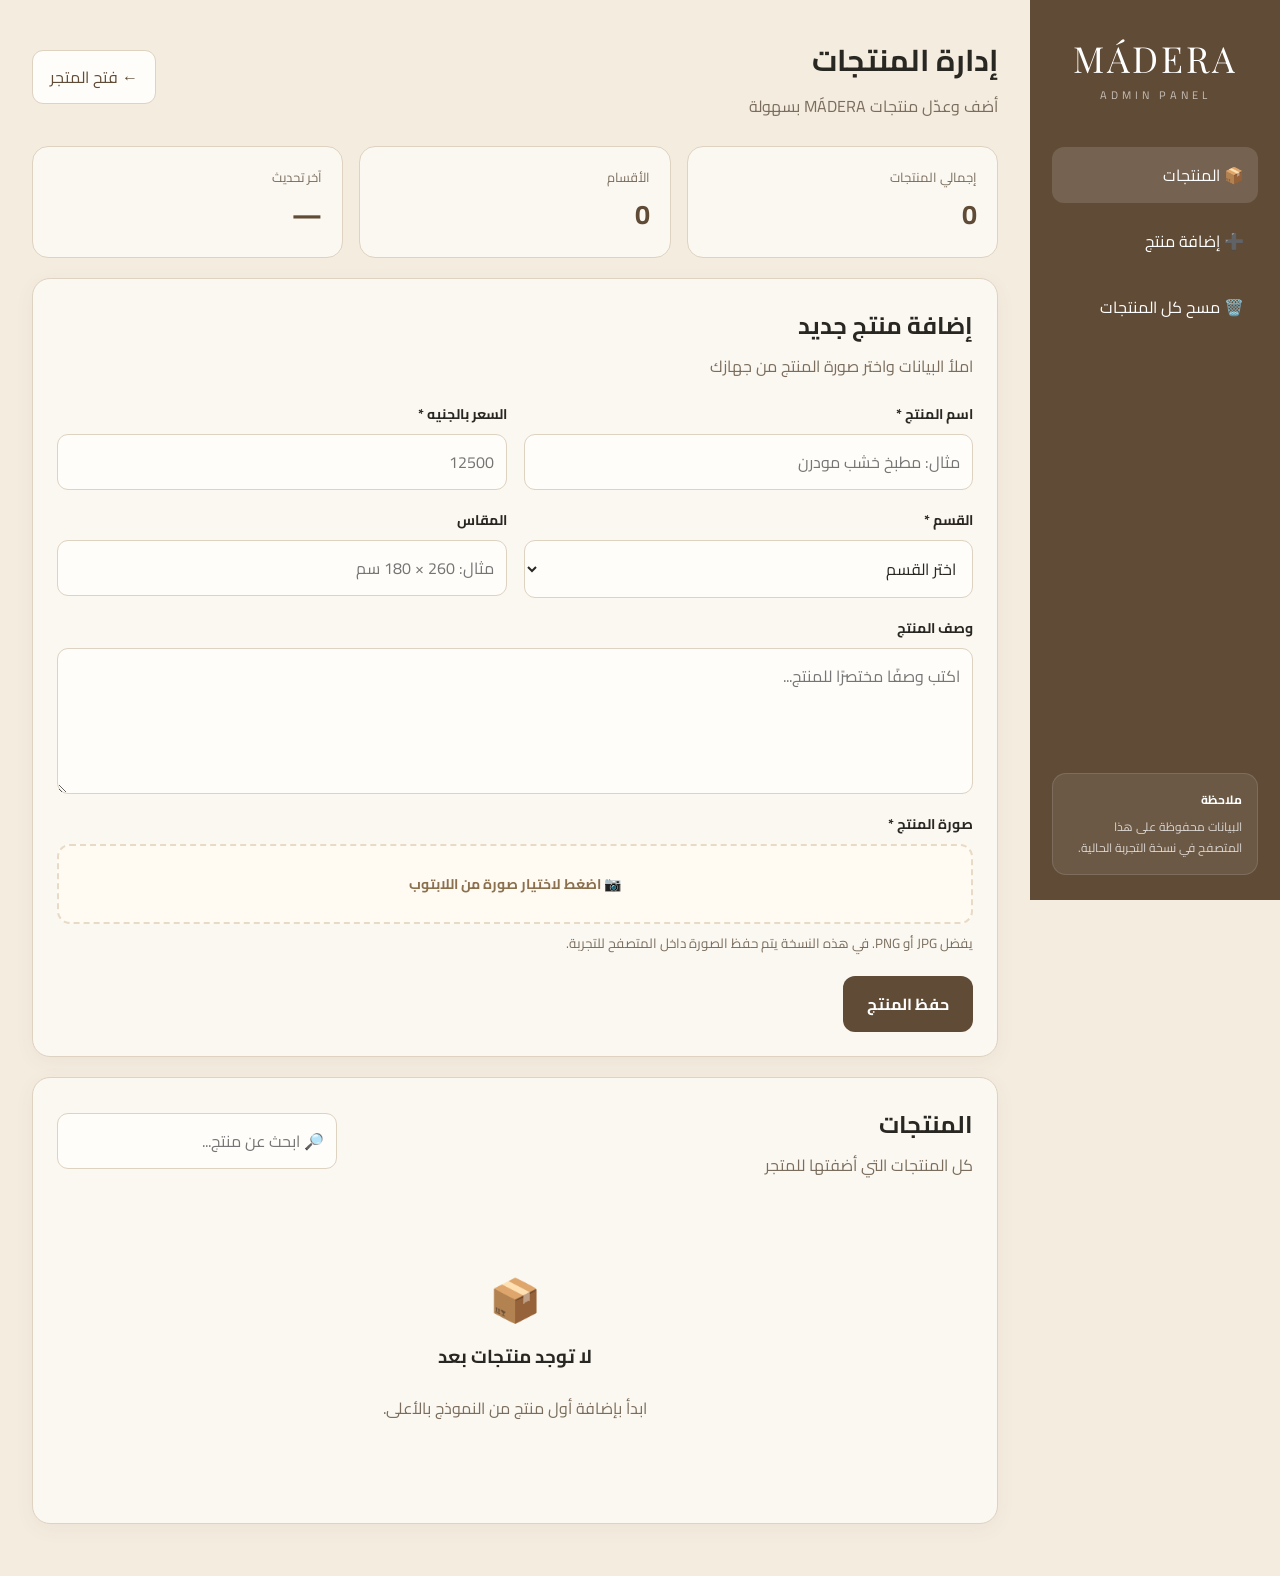
==== admin.html @ c3648087 "Add MADERA website" ====
<!DOCTYPE html>
<html lang="ar" dir="rtl">
<head>
  <meta charset="UTF-8">
  <meta name="viewport" content="width=device-width, initial-scale=1.0">
  <meta name="robots" content="noindex, nofollow, noarchive">
  <title>MÁDERA | إدارة المنتجات</title>
  <link rel="preconnect" href="https://fonts.googleapis.com">
  <link rel="preconnect" href="https://fonts.gstatic.com" crossorigin>
  <link href="https://fonts.googleapis.com/css2?family=Cairo:wght@400;500;600;700;800&family=Playfair+Display:wght@600;700&display=swap" rel="stylesheet">
  <link rel="stylesheet" href="admin.css">
</head>
<body>
  <aside class="sidebar">
    <div class="brand">MÁDERA</div>
    <div class="brand-sub">ADMIN PANEL</div>
    <nav>
      <button class="nav-btn active">📦 المنتجات</button>
      <button class="nav-btn" onclick="scrollToForm()">➕ إضافة منتج</button>
      <button class="nav-btn" onclick="clearAllProducts()">🗑️ مسح كل المنتجات</button>
    </nav>
    <div class="side-note">
      <b>ملاحظة</b>
      <p>البيانات محفوظة على هذا المتصفح في نسخة التجربة الحالية.</p>
    </div>
  </aside>

  <main class="main">
    <header class="topbar">
      <div>
        <h1>إدارة المنتجات</h1>
        <p>أضف وعدّل منتجات MÁDERA بسهولة</p>
      </div>
      <a class="store-btn" href="index.html">← فتح المتجر</a>
    </header>

    <section class="stats">
      <div class="stat"><span>إجمالي المنتجات</span><strong id="totalCount">0</strong></div>
      <div class="stat"><span>الأقسام</span><strong id="categoryCount">0</strong></div>
      <div class="stat"><span>آخر تحديث</span><strong id="lastUpdate">—</strong></div>
    </section>

    <section class="panel" id="productFormSection">
      <div class="panel-title">
        <div>
          <h2 id="formTitle">إضافة منتج جديد</h2>
          <p>املأ البيانات واختر صورة المنتج من جهازك</p>
        </div>
        <button class="ghost-btn hidden" id="cancelEdit" onclick="resetForm()">إلغاء التعديل</button>
      </div>

      <form id="productForm">
        <input type="hidden" id="editId">

        <div class="form-grid">
          <div class="field">
            <label>اسم المنتج *</label>
            <input id="name" required placeholder="مثال: مطبخ خشب مودرن">
          </div>

          <div class="field">
            <label>السعر بالجنيه *</label>
            <input id="price" type="number" min="0" required placeholder="12500">
          </div>

          <div class="field">
            <label>القسم *</label>
            <select id="category" required>
              <option value="">اختر القسم</option>
              <option>مطابخ</option>
              <option>مونتال</option>
              <option>حمامات</option>
              <option>مكاتب</option>
              <option>أبواب وشبابيك</option>
              <option>إكسسوارات وديكور</option>
            </select>
          </div>

          <div class="field">
            <label>المقاس</label>
            <input id="size" placeholder="مثال: 260 × 180 سم">
          </div>

          <div class="field full">
            <label>وصف المنتج</label>
            <textarea id="description" rows="4" placeholder="اكتب وصفًا مختصرًا للمنتج..."></textarea>
          </div>

          <div class="field full">
            <label>صورة المنتج *</label>
            <label class="upload" for="image">
              <span id="uploadText">📷 اضغط لاختيار صورة من اللابتوب</span>
              <input id="image" type="file" accept="image/*">
            </label>
            <div id="previewWrap" class="preview-wrap hidden">
              <img id="preview" alt="معاينة">
              <button type="button" class="remove-img" onclick="removeImage()">×</button>
            </div>
            <small>يفضل JPG أو PNG. في هذه النسخة يتم حفظ الصورة داخل المتصفح للتجربة.</small>
          </div>
        </div>

        <button class="primary-btn" type="submit" id="saveBtn">حفظ المنتج</button>
      </form>
    </section>

    <section class="panel">
      <div class="products-head">
        <div>
          <h2>المنتجات</h2>
          <p>كل المنتجات التي أضفتها للمتجر</p>
        </div>
        <input class="search" id="search" placeholder="🔎 ابحث عن منتج...">
      </div>

      <div id="products" class="products"></div>
      <div id="empty" class="empty hidden">
        <div>📦</div>
        <h3>لا توجد منتجات بعد</h3>
        <p>ابدأ بإضافة أول منتج من النموذج بالأعلى.</p>
      </div>
    </section>
  </main>

  <div id="toast" class="toast"></div>
  <script src="admin.js"></script>
</body>
</html>
---- admin.css ----
*{box-sizing:border-box}
:root{
  --cream:#f4ecdf;--paper:#fbf8f2;--beige:#e7dac6;--brown:#604b36;
  --brown2:#8b704e;--green:#4c5b3f;--text:#292722;--muted:#7a6d5d;
  --line:#ded2c0;--white:#fffdf9;--danger:#9b3f35;
}
body{margin:0;background:var(--cream);color:var(--text);font-family:Cairo,Arial,sans-serif;min-height:100vh}
button,input,textarea,select{font:inherit}
.sidebar{position:fixed;right:0;top:0;bottom:0;width:250px;background:var(--brown);color:#fff;padding:34px 22px;z-index:5}
.brand{font-family:"Playfair Display",serif;font-size:36px;letter-spacing:3px;text-align:center}
.brand-sub{text-align:center;font-size:11px;letter-spacing:4px;opacity:.65;margin:3px 0 42px}
nav{display:grid;gap:10px}
.nav-btn{border:0;background:transparent;color:#fff;text-align:right;padding:13px 14px;border-radius:12px;cursor:pointer;transition:.2s}
.nav-btn:hover,.nav-btn.active{background:rgba(255,255,255,.13)}
.side-note{position:absolute;bottom:25px;right:22px;left:22px;background:rgba(255,255,255,.08);border:1px solid rgba(255,255,255,.12);padding:15px;border-radius:14px;font-size:12px;line-height:1.8}
.side-note p{margin:5px 0 0;opacity:.75}
.main{margin-right:250px;padding:32px;max-width:1450px}
.topbar{display:flex;justify-content:space-between;align-items:center;margin-bottom:25px}
h1,h2,h3,p{margin-top:0}
h1{font-size:30px;margin-bottom:3px}
.topbar p,.panel-title p,.products-head p{color:var(--muted);margin:0}
.store-btn,.ghost-btn{border:1px solid var(--line);background:var(--white);color:var(--brown);padding:11px 17px;border-radius:11px;text-decoration:none;cursor:pointer}
.stats{display:grid;grid-template-columns:repeat(3,1fr);gap:16px;margin-bottom:20px}
.stat{background:var(--paper);border:1px solid var(--line);border-radius:16px;padding:18px 20px}
.stat span{display:block;color:var(--muted);font-size:13px}.stat strong{font-size:27px;color:var(--brown)}
.panel{background:var(--paper);border:1px solid var(--line);border-radius:18px;padding:24px;margin-bottom:20px;box-shadow:0 5px 20px rgba(96,75,54,.05)}
.panel-title,.products-head{display:flex;justify-content:space-between;align-items:center;margin-bottom:20px}
.panel h2,.products-head h2{margin-bottom:3px}
.hidden{display:none!important}
.form-grid{display:grid;grid-template-columns:1fr 1fr;gap:17px}
.field{display:flex;flex-direction:column;gap:7px}.field.full{grid-column:1/-1}
label{font-size:14px;font-weight:700}
input,select,textarea{width:100%;border:1px solid var(--line);background:#fffdf9;color:var(--text);border-radius:11px;padding:12px;outline:none}
input:focus,select:focus,textarea:focus{border-color:var(--brown2);box-shadow:0 0 0 3px rgba(139,112,78,.1)}
textarea{resize:vertical}
.upload{border:2px dashed var(--beige);background:#fffaf2;border-radius:13px;padding:25px;text-align:center;cursor:pointer;color:var(--brown2)}
.upload input{display:none}
small{color:var(--muted)}
.preview-wrap{position:relative;width:170px;height:130px;margin-top:10px}
.preview-wrap img{width:100%;height:100%;object-fit:cover;border-radius:12px;border:1px solid var(--line)}
.remove-img{position:absolute;top:-8px;right:-8px;border:0;background:var(--danger);color:white;width:28px;height:28px;border-radius:50%;cursor:pointer;font-size:20px}
.primary-btn{margin-top:20px;background:var(--brown);color:#fff;border:0;border-radius:12px;padding:13px 24px;cursor:pointer;font-weight:700}
.primary-btn:hover{background:#4d3c2d}
.search{max-width:280px}
.products{display:grid;grid-template-columns:repeat(3,1fr);gap:17px}
.card{background:#fff;border:1px solid var(--line);border-radius:15px;overflow:hidden}
.card-img{height:180px;background:var(--beige2)}
.card-img img{width:100%;height:100%;object-fit:cover}
.card-body{padding:15px}.card h3{font-size:17px;margin-bottom:5px}
.meta{color:var(--muted);font-size:12px;margin-bottom:10px}
.price{font-weight:800;color:var(--green);font-size:18px;margin-bottom:12px}
.card-actions{display:flex;gap:8px}
.card-actions button{flex:1;border:1px solid var(--line);background:var(--paper);padding:9px;border-radius:9px;cursor:pointer}
.card-actions .delete{color:var(--danger)}
.empty{text-align:center;padding:60px 20px;color:var(--muted)}.empty div{font-size:42px}.empty h3{color:var(--text)}
.toast{position:fixed;left:25px;bottom:25px;background:var(--brown);color:#fff;padding:13px 18px;border-radius:11px;opacity:0;transform:translateY(15px);transition:.25s;z-index:20}
.toast.show{opacity:1;transform:none}
@media(max-width:950px){.sidebar{width:200px}.main{margin-right:200px;padding:20px}.products{grid-template-columns:repeat(2,1fr)}}
@media(max-width:700px){.sidebar{position:static;width:auto;padding:20px}.brand-sub{margin-bottom:15px}.side-note{display:none}.main{margin-right:0;padding:14px}.topbar{gap:12px;align-items:flex-start}.topbar{flex-direction:column}.stats{grid-template-columns:1fr}.form-grid{grid-template-columns:1fr}.field.full{grid-column:auto}.products{grid-template-columns:1fr}.products-head{align-items:stretch;flex-direction:column;gap:12px}.search{max-width:none}}
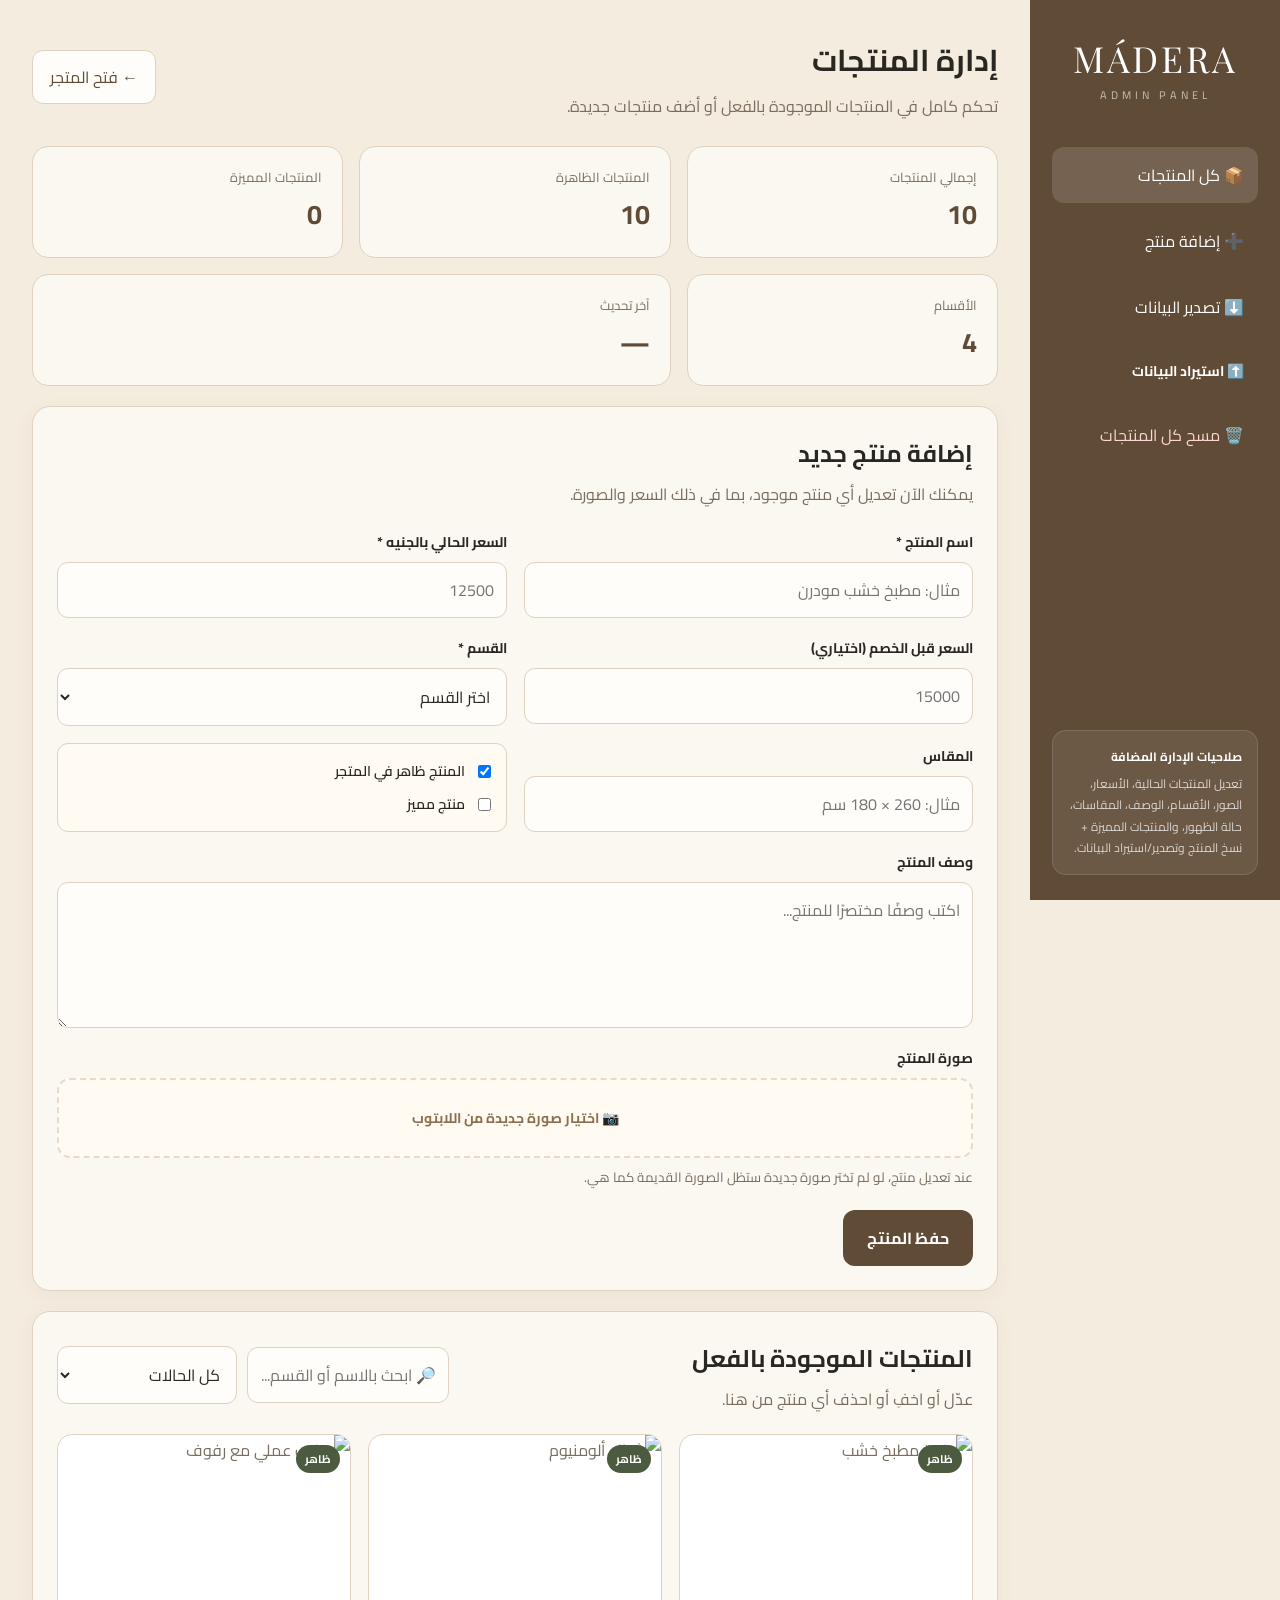
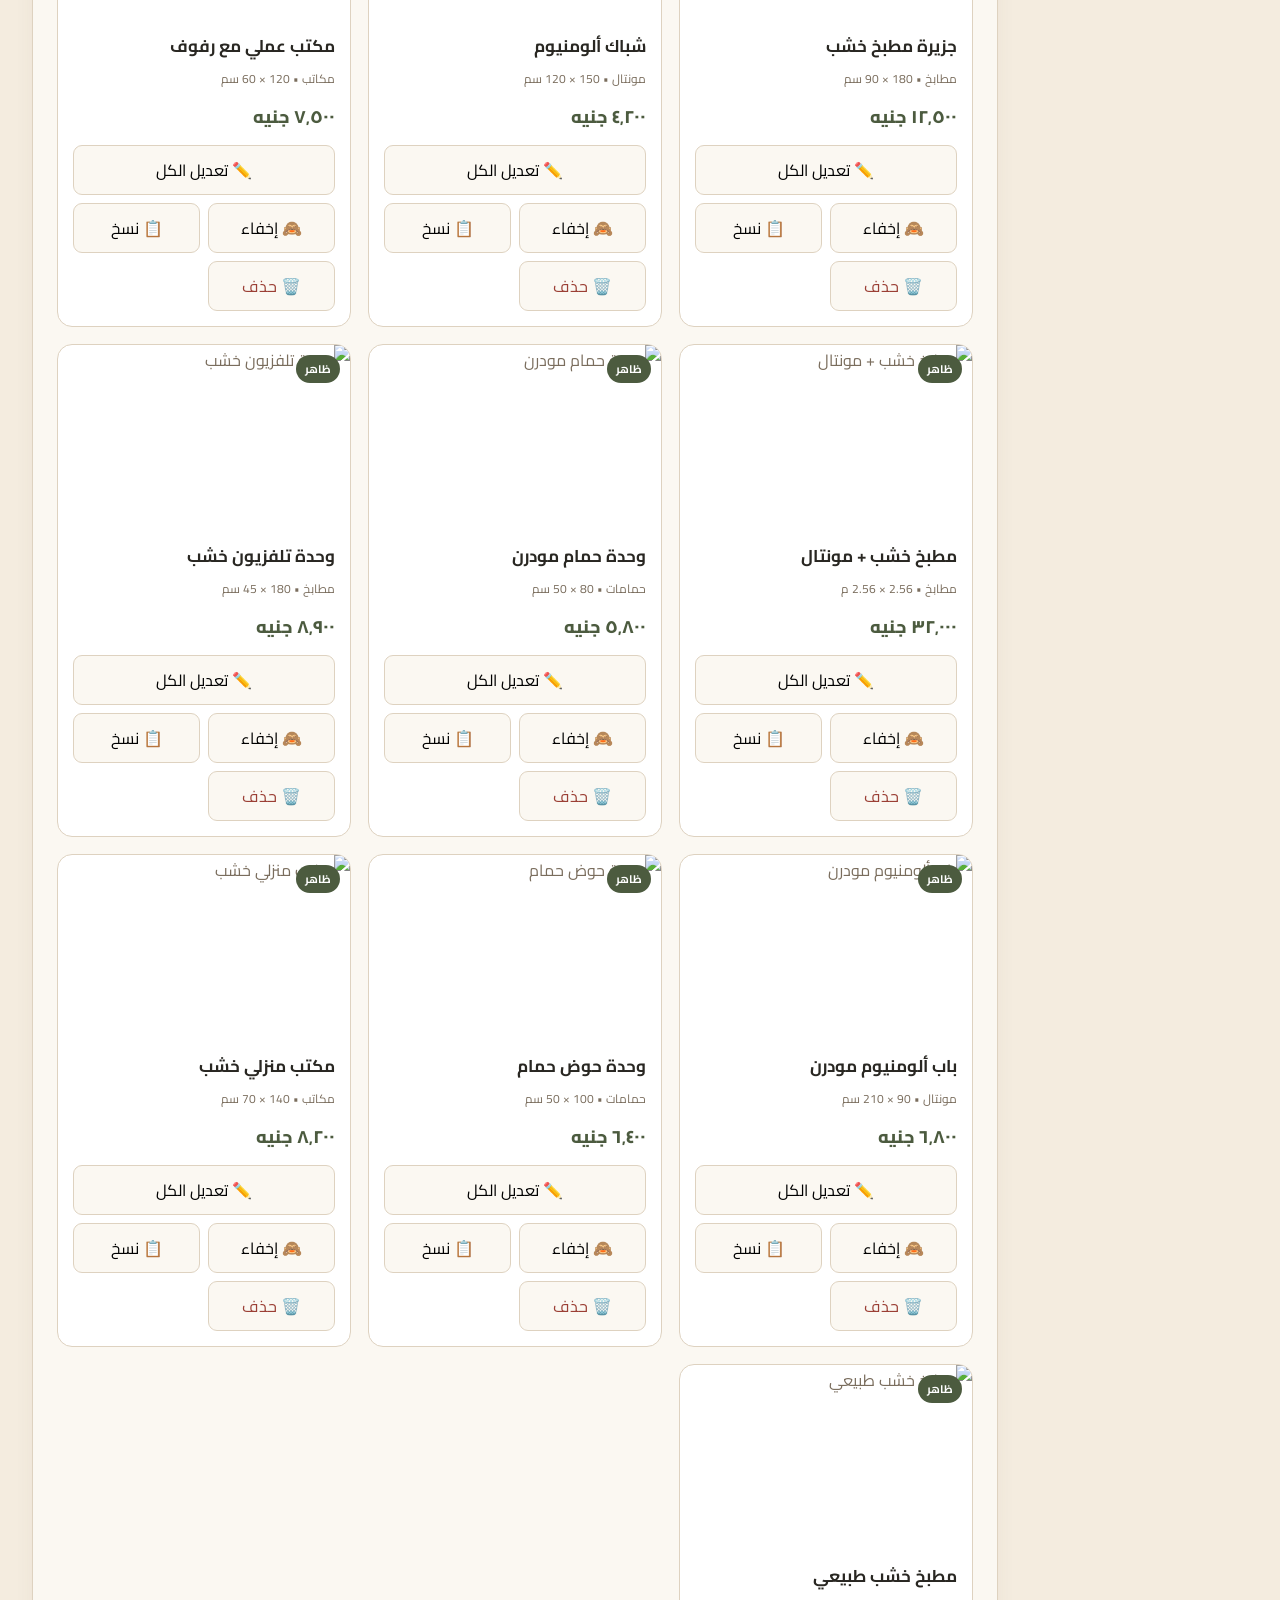
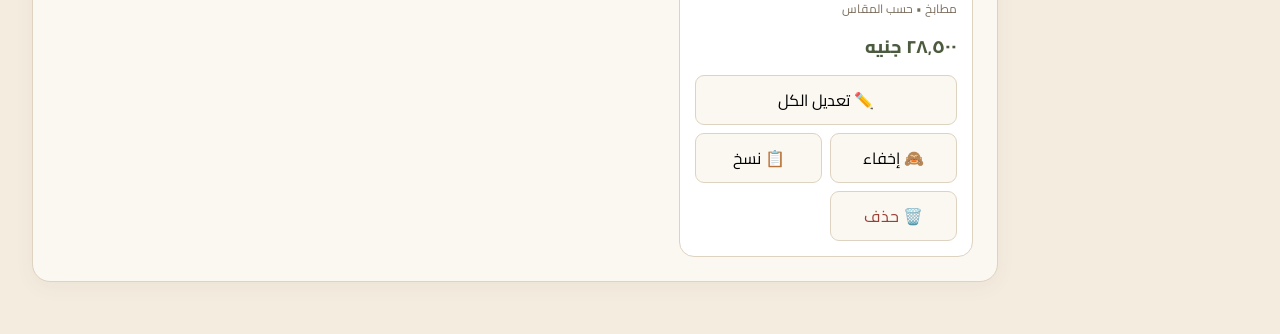
==== commit 4a3b6b9c: "replace" ====
--- a/admin.html
+++ b/admin.html
@@ -4,7 +4,7 @@
   <meta charset="UTF-8">
   <meta name="viewport" content="width=device-width, initial-scale=1.0">
   <meta name="robots" content="noindex, nofollow, noarchive">
-  <title>MÁDERA | إدارة المنتجات</title>
+  <title>MÁDERA | لوحة إدارة المنتجات</title>
   <link rel="preconnect" href="https://fonts.googleapis.com">
   <link rel="preconnect" href="https://fonts.gstatic.com" crossorigin>
   <link href="https://fonts.googleapis.com/css2?family=Cairo:wght@400;500;600;700;800&family=Playfair+Display:wght@600;700&display=swap" rel="stylesheet">
@@ -15,13 +15,15 @@
     <div class="brand">MÁDERA</div>
     <div class="brand-sub">ADMIN PANEL</div>
     <nav>
-      <button class="nav-btn active">📦 المنتجات</button>
+      <button class="nav-btn active" onclick="showProducts()">📦 كل المنتجات</button>
       <button class="nav-btn" onclick="scrollToForm()">➕ إضافة منتج</button>
-      <button class="nav-btn" onclick="clearAllProducts()">🗑️ مسح كل المنتجات</button>
+      <button class="nav-btn" onclick="exportProducts()">⬇️ تصدير البيانات</button>
+      <label class="nav-btn import-btn">⬆️ استيراد البيانات<input id="importFile" type="file" accept=".json,application/json"></label>
+      <button class="nav-btn danger-nav" onclick="clearAllProducts()">🗑️ مسح كل المنتجات</button>
     </nav>
     <div class="side-note">
-      <b>ملاحظة</b>
-      <p>البيانات محفوظة على هذا المتصفح في نسخة التجربة الحالية.</p>
+      <b>صلاحيات الإدارة المضافة</b>
+      <p>تعديل المنتجات الحالية، الأسعار، الصور، الأقسام، الوصف، المقاسات، حالة الظهور، والمنتجات المميزة + نسخ المنتج وتصدير/استيراد البيانات.</p>
     </div>
   </aside>
 
@@ -29,22 +31,24 @@
     <header class="topbar">
       <div>
         <h1>إدارة المنتجات</h1>
-        <p>أضف وعدّل منتجات MÁDERA بسهولة</p>
+        <p>تحكم كامل في المنتجات الموجودة بالفعل أو أضف منتجات جديدة.</p>
       </div>
       <a class="store-btn" href="index.html">← فتح المتجر</a>
     </header>
 
     <section class="stats">
       <div class="stat"><span>إجمالي المنتجات</span><strong id="totalCount">0</strong></div>
+      <div class="stat"><span>المنتجات الظاهرة</span><strong id="visibleCount">0</strong></div>
+      <div class="stat"><span>المنتجات المميزة</span><strong id="featuredCount">0</strong></div>
       <div class="stat"><span>الأقسام</span><strong id="categoryCount">0</strong></div>
-      <div class="stat"><span>آخر تحديث</span><strong id="lastUpdate">—</strong></div>
+      <div class="stat stat-wide"><span>آخر تحديث</span><strong id="lastUpdate">—</strong></div>
     </section>
 
     <section class="panel" id="productFormSection">
       <div class="panel-title">
         <div>
           <h2 id="formTitle">إضافة منتج جديد</h2>
-          <p>املأ البيانات واختر صورة المنتج من جهازك</p>
+          <p>يمكنك الآن تعديل أي منتج موجود، بما في ذلك السعر والصورة.</p>
         </div>
         <button class="ghost-btn hidden" id="cancelEdit" onclick="resetForm()">إلغاء التعديل</button>
       </div>
@@ -59,8 +63,13 @@
           </div>
 
           <div class="field">
-            <label>السعر بالجنيه *</label>
-            <input id="price" type="number" min="0" required placeholder="12500">
+            <label>السعر الحالي بالجنيه *</label>
+            <input id="price" type="number" min="0" step="0.01" required placeholder="12500">
+          </div>
+
+          <div class="field">
+            <label>السعر قبل الخصم (اختياري)</label>
+            <input id="oldPrice" type="number" min="0" step="0.01" placeholder="15000">
           </div>
 
           <div class="field">
@@ -81,43 +90,59 @@
             <input id="size" placeholder="مثال: 260 × 180 سم">
           </div>
 
+          <div class="field checks">
+            <label class="check"><input id="active" type="checkbox" checked> المنتج ظاهر في المتجر</label>
+            <label class="check"><input id="featured" type="checkbox"> منتج مميز</label>
+          </div>
+
           <div class="field full">
             <label>وصف المنتج</label>
             <textarea id="description" rows="4" placeholder="اكتب وصفًا مختصرًا للمنتج..."></textarea>
           </div>
 
           <div class="field full">
-            <label>صورة المنتج *</label>
+            <label>صورة المنتج</label>
             <label class="upload" for="image">
-              <span id="uploadText">📷 اضغط لاختيار صورة من اللابتوب</span>
+              <span id="uploadText">📷 اختيار صورة جديدة من اللابتوب</span>
               <input id="image" type="file" accept="image/*">
             </label>
             <div id="previewWrap" class="preview-wrap hidden">
               <img id="preview" alt="معاينة">
               <button type="button" class="remove-img" onclick="removeImage()">×</button>
             </div>
-            <small>يفضل JPG أو PNG. في هذه النسخة يتم حفظ الصورة داخل المتصفح للتجربة.</small>
+            <small>عند تعديل منتج، لو لم تختر صورة جديدة ستظل الصورة القديمة كما هي.</small>
           </div>
         </div>
 
-        <button class="primary-btn" type="submit" id="saveBtn">حفظ المنتج</button>
+        <div class="form-actions">
+          <button class="primary-btn" type="submit" id="saveBtn">حفظ المنتج</button>
+          <button class="secondary-btn hidden" type="button" id="duplicateBtn" onclick="duplicateCurrent()">نسخ المنتج</button>
+        </div>
       </form>
     </section>
 
-    <section class="panel">
+    <section class="panel" id="productsSection">
       <div class="products-head">
         <div>
-          <h2>المنتجات</h2>
-          <p>كل المنتجات التي أضفتها للمتجر</p>
+          <h2>المنتجات الموجودة بالفعل</h2>
+          <p>عدّل أو اخفِ أو احذف أي منتج من هنا.</p>
         </div>
-        <input class="search" id="search" placeholder="🔎 ابحث عن منتج...">
+        <div class="tools">
+          <input class="search" id="search" placeholder="🔎 ابحث بالاسم أو القسم...">
+          <select id="statusFilter" class="filter">
+            <option value="all">كل الحالات</option>
+            <option value="active">الظاهرة فقط</option>
+            <option value="hidden">المخفية فقط</option>
+            <option value="featured">المميزة فقط</option>
+          </select>
+        </div>
       </div>
 
       <div id="products" class="products"></div>
       <div id="empty" class="empty hidden">
         <div>📦</div>
-        <h3>لا توجد منتجات بعد</h3>
-        <p>ابدأ بإضافة أول منتج من النموذج بالأعلى.</p>
+        <h3>لا توجد منتجات مطابقة</h3>
+        <p>غيّر البحث أو أضف منتجًا جديدًا.</p>
       </div>
     </section>
   </main>
--- a/admin.css
+++ b/admin.css
@@ -57,3 +57,23 @@
 .toast.show{opacity:1;transform:none}
 @media(max-width:950px){.sidebar{width:200px}.main{margin-right:200px;padding:20px}.products{grid-template-columns:repeat(2,1fr)}}
 @media(max-width:700px){.sidebar{position:static;width:auto;padding:20px}.brand-sub{margin-bottom:15px}.side-note{display:none}.main{margin-right:0;padding:14px}.topbar{gap:12px;align-items:flex-start}.topbar{flex-direction:column}.stats{grid-template-columns:1fr}.form-grid{grid-template-columns:1fr}.field.full{grid-column:auto}.products{grid-template-columns:1fr}.products-head{align-items:stretch;flex-direction:column;gap:12px}.search{max-width:none}}
+
+.import-btn{display:block;position:relative}.import-btn input{display:none}
+.danger-nav{color:#ffd6d1!important}
+.stat{min-height:88px}.stat-wide{grid-column:span 2}
+.checks{justify-content:center;background:#fffaf2;border:1px solid var(--line);border-radius:11px;padding:12px}
+.check{display:flex;align-items:center;gap:9px;font-weight:600;cursor:pointer}
+.check input{width:auto}
+.form-actions{display:flex;gap:10px;flex-wrap:wrap}
+.secondary-btn{margin-top:20px;background:#fff;border:1px solid var(--line);color:var(--brown);border-radius:12px;padding:13px 24px;cursor:pointer;font-weight:700}
+.tools{display:flex;gap:10px;align-items:center}.filter{max-width:180px}
+.card{position:relative}.card.is-hidden{opacity:.72}
+.card-img{position:relative;display:flex;align-items:center;justify-content:center;color:var(--muted)}
+.status{position:absolute;top:10px;right:10px;background:var(--green);color:#fff;border-radius:20px;padding:4px 9px;font-size:11px;font-weight:700}
+.status.off{background:var(--danger)}
+.card-actions{display:grid!important;grid-template-columns:1fr 1fr}
+.card-actions button{min-height:40px}
+.card-actions button:first-child{grid-column:1/-1}
+.price del{font-size:11px;color:#999;font-weight:500;margin-right:6px}
+@media(max-width:950px){.stat-wide{grid-column:auto}.tools{width:100%;flex-wrap:wrap}.filter{max-width:none;flex:1}}
+@media(max-width:700px){.stat-wide{grid-column:auto}.tools{flex-direction:column}.tools>*{max-width:none;width:100%}.card-actions{grid-template-columns:1fr 1fr}}
